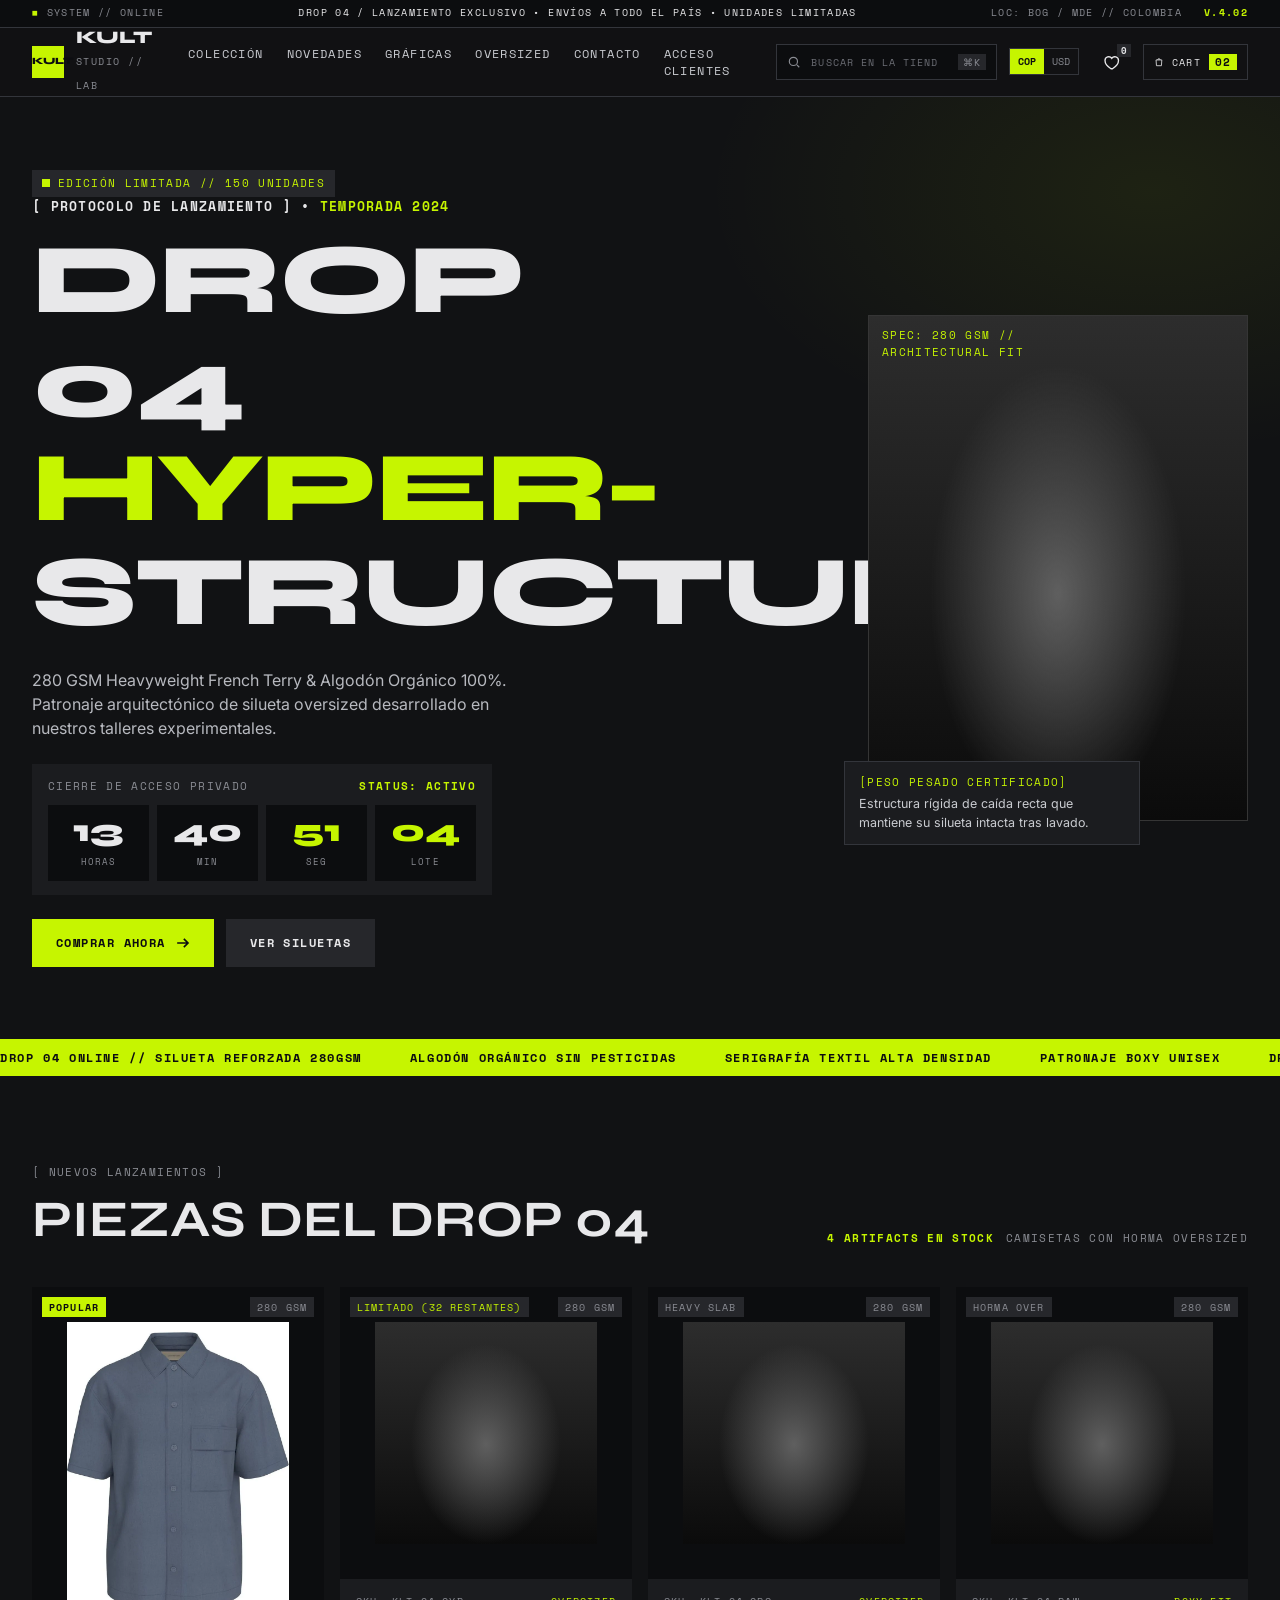
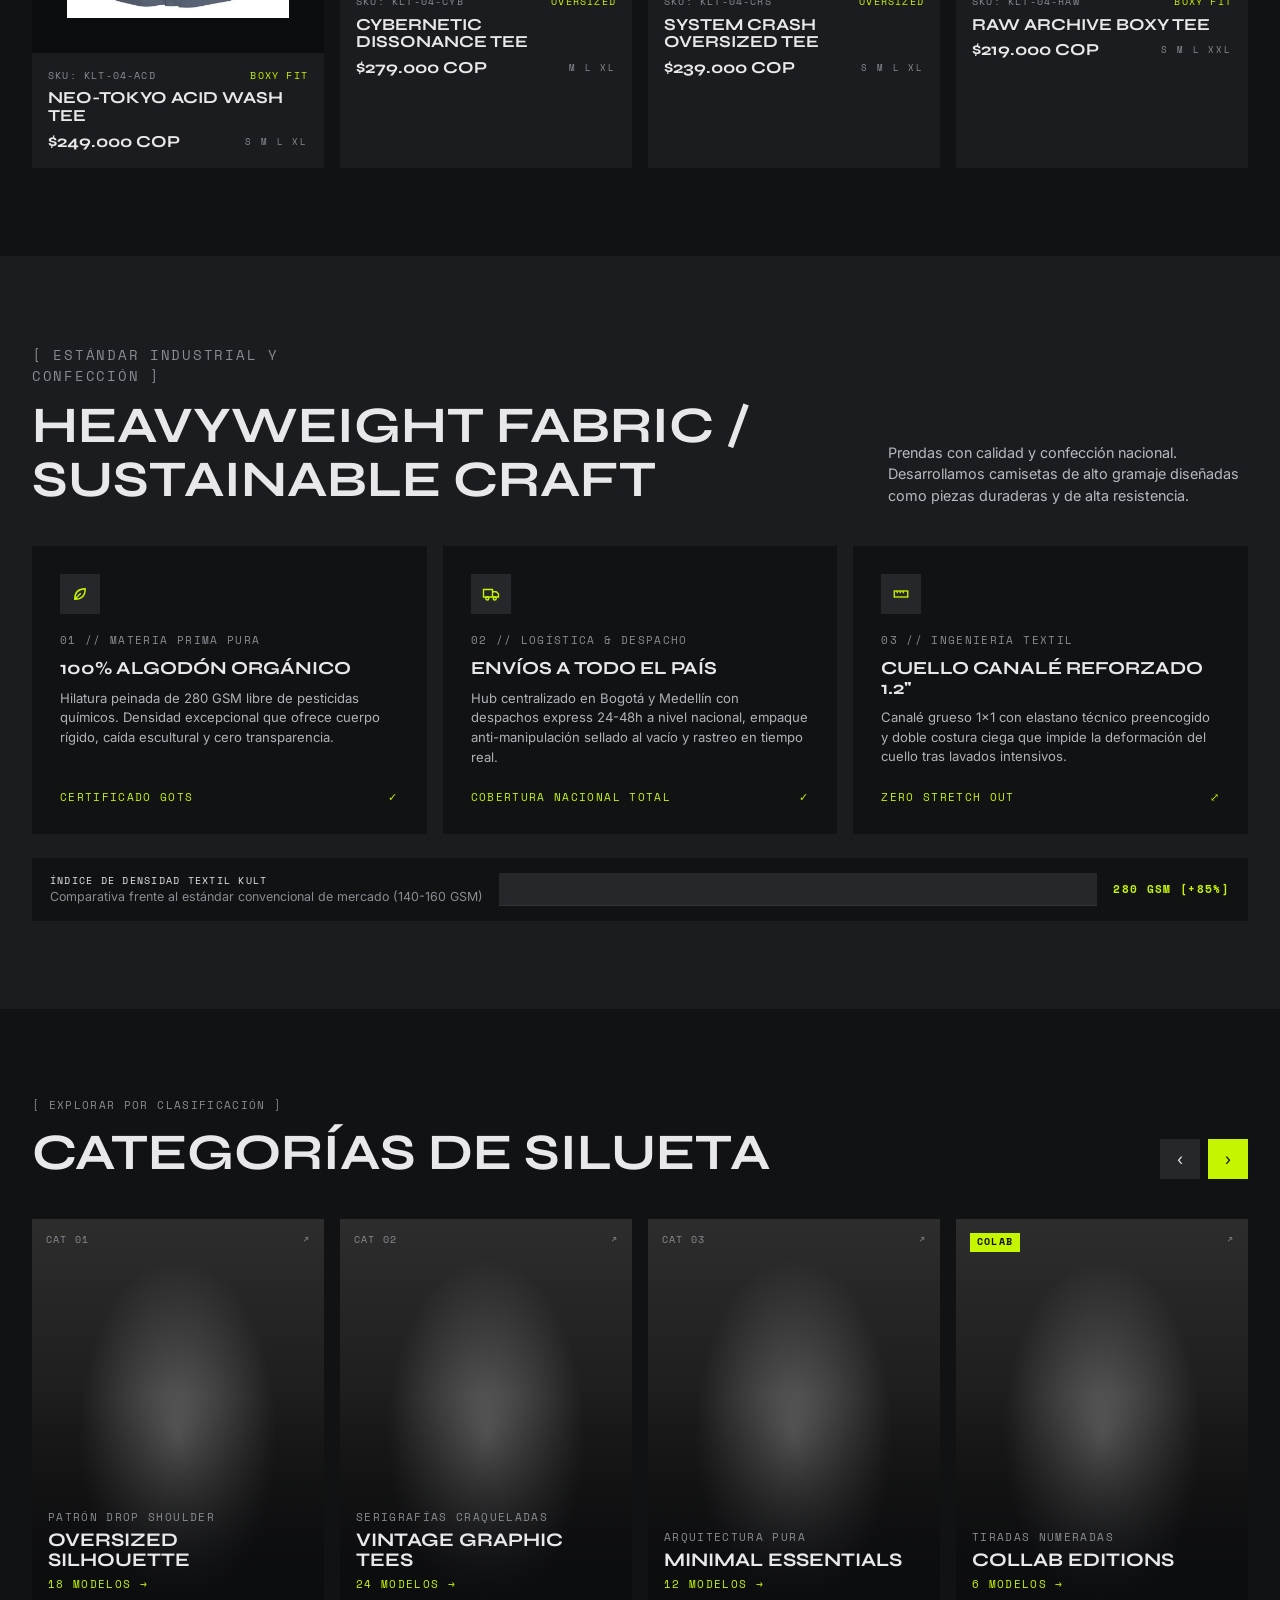
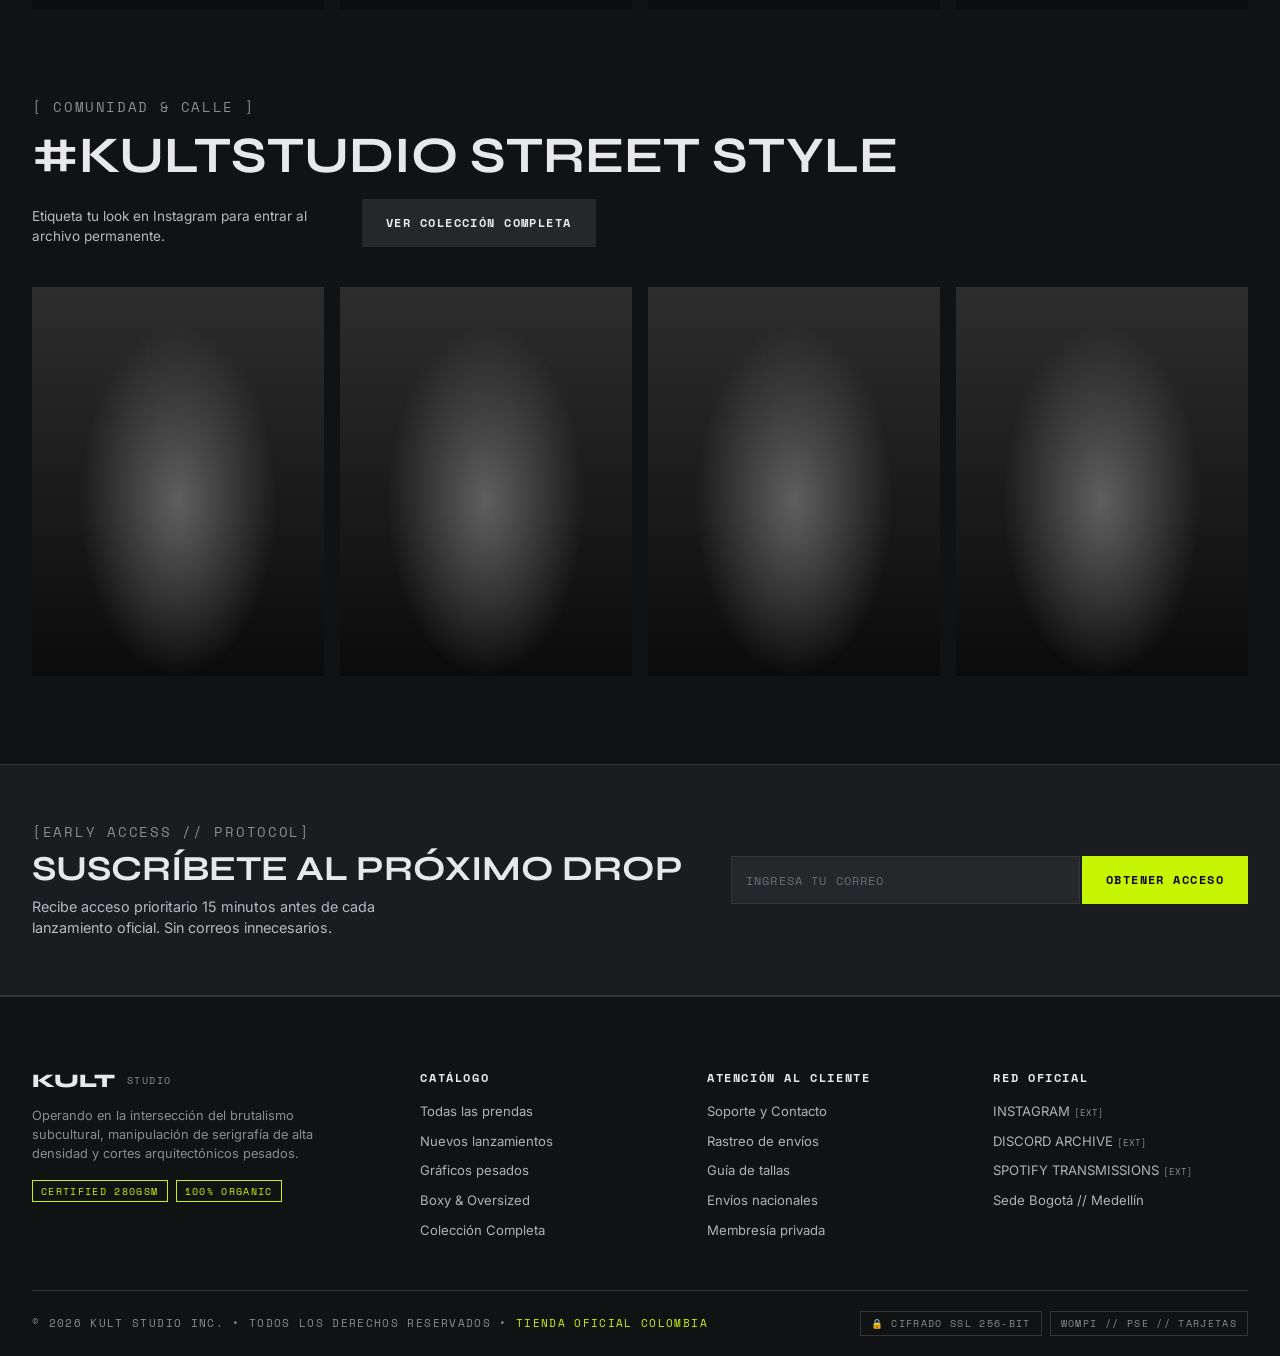
==== index.html @ da37745b "feat: inicializa proyecto base del ecommerce" ====
<!DOCTYPE html>
<html lang="es">

<head>
  <meta charset="UTF-8">
  <meta name="viewport" content="width=device-width, initial-scale=1">
  <title>KULT STUDIO · Drop 04 Hyperstructure · Tienda Oficial</title>
  <meta name="description"
    content="Lanzamiento Drop 04 de KULT STUDIO. Heavyweight French Terry & Algodón Orgánico 280 GSM con silueta oversized en Bogotá y Medellín.">

  <!-- Estilos modulares -->
  <link rel="stylesheet" href="css/base.css">
  <link rel="stylesheet" href="css/layout.css">
  <link rel="stylesheet" href="css/components.css">
  <link rel="stylesheet" href="css/home.css">

</head>

<body>

  <!-- Barra superior informativa -->
  <div class="ticker mono">
    <div class="wrap">
      <span><b>■</b> System // Online</span>
      <span class="mid">Drop 04 / Lanzamiento exclusivo • Envíos a todo el país • Unidades limitadas</span>
      <span class="loc">Loc: BOG / MDE // Colombia &nbsp; <b>V.4.02</b></span>
    </div>
  </div>

  <!-- Cabecera y Navegación Principal -->
  <header class="site">
    <div class="wrap">
      <a class="brand" href="index.html">
        <span class="logo" aria-hidden="true">KULT</span>
        <span><b>KULT</b><small>Studio // Lab</small></span>
      </a>

      <nav class="main" id="nav" aria-label="Navegación principal">
        <a href="coleccion.html">Colección</a>
        <a href="#piezas">Novedades</a>
        <a href="coleccion.html">Gráficas</a>
        <a href="#categorias">Oversized</a>
        <a href="contacto.html">Contacto</a>
        <a href="login.html">Acceso Clientes</a>
      </nav>

      <div class="tools">
        <label class="search">
          <svg width="14" height="14" viewBox="0 0 24 24" fill="none" stroke="currentColor" stroke-width="2"
            aria-hidden="true">
            <circle cx="11" cy="11" r="7" />
            <path d="M21 21l-4-4" />
          </svg>
          <input type="search" placeholder="Buscar en la tienda..." aria-label="Buscar">
          <kbd>⌘K</kbd>
        </label>

        <div class="cur"><span class="on">COP</span><span>USD</span></div>

        <button class="icon-btn" aria-label="Favoritos">
          <svg width="18" height="18" viewBox="0 0 24 24" fill="none" stroke="currentColor" stroke-width="1.8">
            <path d="M12 21s-8-5-8-11a5 5 0 019-3 5 5 0 019 3c0 6-8 11-8 11z" />
          </svg>
          <i>0</i>
        </button>

        <a class="cart" href="coleccion.html" aria-label="Ver carrito">
          <svg width="14" height="14" viewBox="0 0 24 24" fill="none" stroke="currentColor" stroke-width="2"
            aria-hidden="true">
            <path d="M5 7h14l-1 14H6zM9 7a3 3 0 016 0" />
          </svg>
          <span class="mono" style="font-size:.65rem">Cart</span>
          <b>02</b>
        </a>

        <button class="burger" id="burger" aria-label="Abrir menú" aria-expanded="false" aria-controls="nav">
          <svg width="18" height="18" viewBox="0 0 24 24" fill="none" stroke="currentColor" stroke-width="2">
            <path d="M3 6h18M3 12h18M3 18h18" />
          </svg>
        </button>
      </div>
    </div>
  </header>

  <main>
    <!-- Hero Principal -->
    <section class="hero">
      <div class="wrap">
        <div>
          <span class="tag mono">Edición limitada // 150 unidades</span>
          <p class="proto mono">[ Protocolo de lanzamiento ] • <b>Temporada 2024</b></p>
          <h1>Drop 04 <em>Hyper-</em>structure</h1>
          <p class="lead">280 GSM Heavyweight French Terry &amp; Algodón Orgánico 100%. Patronaje arquitectónico de
            silueta oversized desarrollado en nuestros talleres experimentales.</p>

          <div class="count" role="timer" aria-label="Cierre de acceso privado">
            <div class="top mono"><span>Cierre de acceso privado</span><b>Status: Activo</b></div>
            <div class="cells">
              <div class="cell"><strong id="h">13</strong><span>HORAS</span></div>
              <div class="cell"><strong id="m">40</strong><span>MIN</span></div>
              <div class="cell"><strong id="s">51</strong><span>SEG</span></div>
              <div class="cell"><strong>04</strong><span>LOTE</span></div>
            </div>
          </div>

          <div class="cta-row">
            <a class="btn lime" href="coleccion.html">Comprar ahora
              <svg width="14" height="10" viewBox="0 0 16 12" fill="none" stroke="currentColor" stroke-width="2">
                <path d="M1 6h13M9 1l5 5-5 5" />
              </svg>
            </a>
            <a class="btn dark" href="#categorias">Ver siluetas</a>
          </div>
        </div>

        <div class="hero-card">
          <div class="ph" role="img" aria-label="Modelo con camiseta oversized negra"></div>
          <span class="spec mono">Spec: 280 GSM //<br>Architectural fit</span>
          <div class="cap">
            <span class="mono">[Peso pesado certificado]</span>
            Estructura rígida de caída recta que mantiene su silueta intacta tras lavado.
          </div>
        </div>
      </div>
    </section>

    <!-- Marquee Banner -->
    <div class="marquee" aria-hidden="true">
      <div>
        <span>Drop 04 online // Silueta reforzada 280GSM</span>
        <span>Algodón orgánico sin pesticidas</span>
        <span>Serigrafía textil alta densidad</span>
        <span>Patronaje boxy unisex</span>
        <span>Drop 04 online // Silueta reforzada 280GSM</span>
        <span>Algodón orgánico sin pesticidas</span>
        <span>Serigrafía textil alta densidad</span>
        <span>Patronaje boxy unisex</span>
      </div>
    </div>

    <!-- Catálogo Destacado -->
    <section id="piezas">
      <div class="wrap">
        <div class="head">
          <div>
            <p class="eyebrow mono" style="color:var(--muted)">[ Nuevos lanzamientos ]</p>
            <h2>Piezas del Drop 04</h2>
          </div>
          <p class="meta mono"><b>4 artifacts en stock</b>Camisetas con horma oversized</p>
        </div>

        <div class="grid4">
          <article class="prod">
            <div class="img">
              <div class="badges mono"><span class="hot">Popular</span><span>280 GSM</span></div>
              <img src="img/img1.webp" alt="Camiseta Neo-Tokyo Acid Wash" loading="lazy">
            </div>
            <div class="info">
              <div class="sku mono"><span>SKU: KLT-04-ACD</span><b>Boxy fit</b></div>
              <h3>Neo-Tokyo Acid Wash Tee</h3>
              <div class="pr"><strong>$249.000 COP</strong><span>S M L XL</span></div>
            </div>
          </article>

          <article class="prod">
            <div class="img">
              <div class="badges mono"><span class="ltd">Limitado (32 restantes)</span><span>280 GSM</span></div>
              <div class="ph" role="img" aria-label="Cybernetic Dissonance Tee"></div>
            </div>
            <div class="info">
              <div class="sku mono"><span>SKU: KLT-04-CYB</span><b>Oversized</b></div>
              <h3>Cybernetic Dissonance Tee</h3>
              <div class="pr"><strong>$279.000 COP</strong><span>M L XL</span></div>
            </div>
          </article>

          <article class="prod">
            <div class="img">
              <div class="badges mono"><span>Heavy slab</span><span>280 GSM</span></div>
              <div class="ph" role="img" aria-label="System Crash Oversized Tee"></div>
            </div>
            <div class="info">
              <div class="sku mono"><span>SKU: KLT-04-CRS</span><b>Oversized</b></div>
              <h3>System Crash Oversized Tee</h3>
              <div class="pr"><strong>$239.000 COP</strong><span>S M L XL</span></div>
            </div>
          </article>

          <article class="prod">
            <div class="img">
              <div class="badges mono"><span>Horma over</span><span>280 GSM</span></div>
              <div class="ph" role="img" aria-label="Raw Archive Boxy Tee"></div>
            </div>
            <div class="info">
              <div class="sku mono"><span>SKU: KLT-04-RAW</span><b>Boxy fit</b></div>
              <h3>Raw Archive Boxy Tee</h3>
              <div class="pr"><strong>$219.000 COP</strong><span>S M L XXL</span></div>
            </div>
          </article>
        </div>
      </div>
    </section>

    <!-- Ingeniería de Materiales (Craft) -->
    <section class="craft">
      <div class="wrap">
        <div class="head">
          <div>
            <p class="eyebrow mono" style="color:var(--muted)">[ Estándar industrial y confección ]</p>
            <h2>Heavyweight fabric /<br>sustainable craft</h2>
          </div>
          <p>Prendas con calidad y confección nacional. Desarrollamos camisetas de alto gramaje diseñadas como piezas
            duraderas y de alta resistencia.</p>
        </div>

        <div class="feats">
          <article class="feat">
            <div class="ic">
              <svg width="18" height="18" viewBox="0 0 24 24" fill="none" stroke="currentColor" stroke-width="1.8">
                <path d="M5 19c0-9 5-14 14-14 0 9-5 14-14 14zM5 19l8-8" />
              </svg>
            </div>
            <small class="mono">01 // Materia prima pura</small>
            <h3>100% algodón orgánico</h3>
            <p>Hilatura peinada de 280 GSM libre de pesticidas químicos. Densidad excepcional que ofrece cuerpo rígido,
              caída escultural y cero transparencia.</p>
            <div class="ft mono"><span>Certificado GOTS</span><span>✓</span></div>
          </article>

          <article class="feat">
            <div class="ic">
              <svg width="18" height="18" viewBox="0 0 24 24" fill="none" stroke="currentColor" stroke-width="1.8">
                <path d="M2 6h12v10H2zM14 9h5l3 3v4h-8" />
                <circle cx="7" cy="18" r="2" />
                <circle cx="17" cy="18" r="2" />
              </svg>
            </div>
            <small class="mono">02 // Logística &amp; despacho</small>
            <h3>Envíos a todo el país</h3>
            <p>Hub centralizado en Bogotá y Medellín con despachos express 24-48h a nivel nacional, empaque
              anti-manipulación sellado al vacío y rastreo en tiempo real.</p>
            <div class="ft mono"><span>Cobertura nacional total</span><span>✓</span></div>
          </article>

          <article class="feat">
            <div class="ic">
              <svg width="18" height="18" viewBox="0 0 24 24" fill="none" stroke="currentColor" stroke-width="1.8">
                <rect x="3" y="8" width="18" height="8" />
                <path d="M7 8v3M11 8v3M15 8v3" />
              </svg>
            </div>
            <small class="mono">03 // Ingeniería textil</small>
            <h3>Cuello canalé reforzado 1.2"</h3>
            <p>Canalé grueso 1x1 con elastano técnico preencogido y doble costura ciega que impide la deformación del
              cuello tras lavados intensivos.</p>
            <div class="ft mono"><span>Zero stretch out</span><span>⤢</span></div>
          </article>
        </div>

        <div class="dens">
          <div class="tx">
            <b>ÍNDICE DE DENSIDAD TEXTIL KULT</b>
            Comparativa frente al estándar convencional de mercado (140-160 GSM)
          </div>
          <div class="bar" role="img" aria-label="280 GSM, 85% más denso"><span></span></div>
          <span class="v mono">280 GSM [+85%]</span>
        </div>
      </div>
    </section>

    <!-- Carrusel de Categorías -->
    <section id="categorias">
      <div class="wrap">
        <div class="head">
          <div>
            <p class="eyebrow mono" style="color:var(--muted)">[ Explorar por clasificación ]</p>
            <h2>Categorías de silueta</h2>
          </div>
          <div class="arrows">
            <button id="prev" aria-label="Categoría anterior">‹</button>
            <button id="next" aria-label="Categoría siguiente">›</button>
          </div>
        </div>

        <div class="cats" id="cats">
          <a class="cat" href="coleccion.html">
            <div class="ph"></div>
            <div class="top mono"><span>Cat 01</span><span>↗</span></div>
            <small class="mono">Patrón drop shoulder</small>
            <h3>Oversized silhouette</h3>
            <span class="n mono">18 modelos →</span>
          </a>

          <a class="cat" href="coleccion.html">
            <div class="ph"></div>
            <div class="top mono"><span>Cat 02</span><span>↗</span></div>
            <small class="mono">Serigrafías craqueladas</small>
            <h3>Vintage graphic tees</h3>
            <span class="n mono">24 modelos →</span>
          </a>

          <a class="cat" href="coleccion.html">
            <div class="ph"></div>
            <div class="top mono"><span>Cat 03</span><span>↗</span></div>
            <small class="mono">Arquitectura pura</small>
            <h3>Minimal essentials</h3>
            <span class="n mono">12 modelos →</span>
          </a>

          <a class="cat" href="coleccion.html">
            <div class="ph"></div>
            <div class="top mono"><span class="colab">Colab</span><span>↗</span></div>
            <small class="mono">Tiradas numeradas</small>
            <h3>Collab editions</h3>
            <span class="n mono">6 modelos →</span>
          </a>
        </div>
      </div>
    </section>

    <!-- Street Style Community -->
    <section class="street" style="padding-top:0">
      <div class="wrap">
        <div class="head">
          <div>
            <p class="eyebrow mono" style="color:var(--muted)">[ Comunidad &amp; calle ]</p>
            <h2>#KULTSTUDIO street style</h2>
          </div>
          <div class="r">
            <p>Etiqueta tu look en Instagram para entrar al archivo permanente.</p>
            <a class="btn dark" href="coleccion.html">Ver colección completa</a>
          </div>
        </div>

        <div class="shots">
          <div class="ph" role="img" aria-label="Look callejero 1"></div>
          <div class="ph" role="img" aria-label="Look callejero 2"></div>
          <div class="ph" role="img" aria-label="Look callejero 3"></div>
          <div class="ph" role="img" aria-label="Look callejero 4"></div>
        </div>
      </div>
    </section>

    <!-- Formulario de Suscripción -->
    <section class="sub" style="padding-block:clamp(32px,5vw,56px)">
      <div class="wrap">
        <div>
          <p class="eyebrow mono" style="color:var(--muted);margin-bottom:8px">[Early access // Protocol]</p>
          <h2>Suscríbete al próximo drop</h2>
          <p>Recibe acceso prioritario 15 minutos antes de cada lanzamiento oficial. Sin correos innecesarios.</p>
        </div>
        <form action="#" method="post">
          <input type="email" placeholder="Ingresa tu correo" aria-label="Correo electrónico" required>
          <button class="btn lime" type="submit">Obtener acceso</button>
        </form>
      </div>
    </section>
  </main>

  <!-- Footer General -->
  <footer class="site">
    <div class="wrap">
      <div class="fgrid">
        <div>
          <a class="brand" href="index.html">
            <b style="font:800 1.2rem var(--display)">KULT</b>
            <small>Studio</small>
          </a>
          <p>Operando en la intersección del brutalismo subcultural, manipulación de serigrafía de alta densidad y
            cortes arquitectónicos pesados.</p>
          <div class="chips mono">
            <span>Certified 280GSM</span>
            <span>100% Organic</span>
          </div>
        </div>

        <div>
          <h4>Catálogo</h4>
          <ul>
            <li><a href="coleccion.html">Todas las prendas</a></li>
            <li><a href="#piezas">Nuevos lanzamientos</a></li>
            <li><a href="coleccion.html">Gráficos pesados</a></li>
            <li><a href="#categorias">Boxy &amp; Oversized</a></li>
            <li><a href="coleccion.html">Colección Completa</a></li>
          </ul>
        </div>

        <div>
          <h4>Atención al Cliente</h4>
          <ul>
            <li><a href="contacto.html">Soporte y Contacto</a></li>
            <li><a href="login.html">Rastreo de envíos</a></li>
            <li><a href="coleccion.html">Guía de tallas</a></li>
            <li><a href="contacto.html">Envíos nacionales</a></li>
            <li><a href="registro.html">Membresía privada</a></li>
          </ul>
        </div>

        <div>
          <h4>Red Oficial</h4>
          <ul>
            <li><a href="#">INSTAGRAM <span>[EXT]</span></a></li>
            <li><a href="#">DISCORD ARCHIVE <span>[EXT]</span></a></li>
            <li><a href="#">SPOTIFY TRANSMISSIONS <span>[EXT]</span></a></li>
            <li><a href="contacto.html">Sede Bogotá // Medellín</a></li>
          </ul>
        </div>
      </div>

      <div class="fbot mono">
        <span class="l">© 2026 KULT STUDIO Inc. • Todos los derechos reservados • <b>Tienda oficial Colombia</b></span>
        <span class="pay">
          <span>🔒 Cifrado SSL 256-bit</span>
          <span>Wompi // PSE // Tarjetas</span>
        </span>
      </div>
    </div>
  </footer>

</body>

</html>
---- css/base.css ----
/* ==========================================================================
   KULT STUDIO · DESIGN TOKENS & BASE CSS
   ========================================================================== */

@import url('https://fonts.googleapis.com/css2?family=Syne:wght@600;700;800&family=Space+Mono:wght@400;700&family=Inter:wght@400;500&display=swap');

:root {
  /* Paleta cromática */
  --bg: #111214;
  --panel: #1b1c1f;
  --field: #26272b;
  --deep: #0c0d0f;
  --input: #0c0d0f;
  --line: #33353b;
  --line-alt: #3a3c42;
  --text: #e8e8ea;
  --muted: #8a8c93;
  --lime: #c6f500;
  --lime-ink: #0c0d10;
  --ink: #0c0d10;
  --red: #e5282b;

  /* Tipografías */
  --display: 'Syne', system-ui, sans-serif;
  --mono: 'Space Mono', ui-monospace, monospace;
  --body: 'Inter', system-ui, sans-serif;

  /* Dimensionamiento y layout */
  --gap: clamp(16px, 2.5vw, 32px);
  --max: 1360px;
}

/* Reset universal */
*, *::before, *::after {
  box-sizing: border-box;
  margin: 0;
}

html {
  -webkit-text-size-adjust: 100%;
  scroll-behavior: smooth;
}

body {
  background: var(--bg);
  color: var(--text);
  font-family: var(--body);
  line-height: 1.5;
  overflow-x: hidden;
  min-height: 100vh;
}

img, svg {
  display: block;
  max-width: 100%;
}

a {
  color: inherit;
  text-decoration: none;
}

button {
  font: inherit;
  color: inherit;
  cursor: pointer;
}

ul {
  list-style: none;
  padding: 0;
}

:focus-visible {
  outline: 2px solid var(--lime);
  outline-offset: 2px;
}

/* Utilidades globales */
.mono {
  font-family: var(--mono);
  text-transform: uppercase;
  letter-spacing: .12em;
  font-size: .7rem;
}

.wrap {
  max-width: var(--max);
  margin: 0 auto;
  padding-inline: var(--gap);
}

h1, h2, h3, h4 {
  font-family: var(--display);
  text-transform: uppercase;
  line-height: 1.05;
}

h2 {
  font-size: clamp(1.8rem, 4.4vw, 3.2rem);
  font-weight: 700;
}

.ph {
  background: radial-gradient(45% 60% at 50% 55%, #5d5f66, transparent 75%), linear-gradient(180deg, #2c2d31, #0b0b0d);
  filter: grayscale(1);
}

@media (prefers-reduced-motion: reduce) {
  * {
    animation: none !important;
    transition: none !important;
    scroll-behavior: auto !important;
  }
}
---- css/layout.css ----
/* ==========================================================================
   KULT STUDIO · ESTRUCTURA & LAYOUT GLOBAL
   ========================================================================== */

/* Barra superior de anuncios (Ticker) */
.ticker {
  background: var(--deep);
  border-bottom: 1px solid var(--line);
  color: var(--muted);
  padding: 6px 0;
}

.ticker .wrap {
  display: flex;
  justify-content: space-between;
  gap: 16px;
  font-size: .62rem;
}

.ticker b {
  color: var(--lime);
}

.ticker .mid {
  color: var(--text);
}

/* Cabecera Principal */
header.site {
  position: sticky;
  top: 0;
  z-index: 50;
  background: rgba(17, 18, 20, .94);
  backdrop-filter: blur(8px);
  border-bottom: 1px solid var(--line);
}

header.site .wrap {
  display: flex;
  align-items: center;
  gap: 24px;
  min-height: 68px;
}

.brand {
  display: flex;
  align-items: center;
  gap: 12px;
}

.logo {
  width: 32px;
  height: 32px;
  background: var(--lime);
  color: var(--ink);
  font: 800 .6rem/1 var(--display);
  display: grid;
  place-items: center;
}

.brand b {
  font: 800 1.1rem/1 var(--display);
  display: block;
}

.brand small {
  color: var(--muted);
  font: .6rem var(--mono);
  letter-spacing: .15em;
  text-transform: uppercase;
}

nav.main {
  display: flex;
  gap: clamp(12px, 1.8vw, 26px);
  font: .72rem var(--mono);
  letter-spacing: .12em;
  text-transform: uppercase;
}

nav.main a {
  padding: 8px 0;
  color: #c9cbd0;
  transition: color .15s;
}

nav.main a:hover,
nav.main a.on {
  color: var(--lime);
}

.tools {
  margin-left: auto;
  display: flex;
  align-items: center;
  gap: 12px;
}

.search {
  display: flex;
  align-items: center;
  gap: 8px;
  border: 1px solid var(--line);
  background: var(--deep);
  padding: 0 10px;
  min-height: 36px;
  width: clamp(160px, 18vw, 260px);
  color: var(--muted);
}

.search input {
  flex: 1;
  min-width: 0;
  background: none;
  border: 0;
  color: var(--text);
  font: .65rem var(--mono);
  letter-spacing: .1em;
  text-transform: uppercase;
}

.search input:focus {
  outline: none;
}

.search kbd {
  font: .6rem var(--mono);
  background: var(--field);
  padding: 1px 5px;
}

.cur {
  display: flex;
  border: 1px solid var(--line);
  font: .62rem var(--mono);
}

.cur span {
  padding: 5px 8px;
  color: var(--muted);
}

.cur .on {
  background: var(--lime);
  color: var(--ink);
  font-weight: 700;
}

.icon-btn {
  position: relative;
  background: none;
  border: 0;
  min-width: 40px;
  min-height: 40px;
  display: grid;
  place-items: center;
}

.icon-btn i {
  position: absolute;
  top: 2px;
  right: 0;
  font: 700 .55rem var(--mono);
  font-style: normal;
  background: var(--field);
  padding: 0 4px;
}

.cart {
  display: flex;
  align-items: center;
  gap: 8px;
  border: 1px solid var(--line);
  padding: 0 10px;
  min-height: 36px;
  font: .68rem var(--mono);
  letter-spacing: .1em;
}

.cart b {
  background: var(--lime);
  color: var(--ink);
  padding: 0 6px;
}

.burger {
  display: none;
  background: none;
  border: 1px solid var(--line);
  width: 40px;
  height: 40px;
  place-items: center;
}

/* Barra superior alternativa (Auth / Soporte) */
.bar {
  display: flex;
  align-items: center;
  justify-content: space-between;
  gap: 12px;
  flex-wrap: wrap;
  padding: 16px var(--gap);
  border-bottom: 1px solid var(--line);
  background: var(--bg);
}

.bar nav {
  display: flex;
  align-items: center;
  gap: 20px;
  flex-wrap: wrap;
}

.bar a.back {
  color: var(--lime);
}

/* Pie de página principal */
footer.site {
  padding-top: clamp(40px, 6vw, 72px);
  background: var(--bg);
  border-top: 1px solid var(--line);
}

.fgrid {
  display: grid;
  grid-template-columns: 1.4fr repeat(3, 1fr);
  gap: 32px;
  padding-bottom: 40px;
}

.fgrid p {
  color: var(--muted);
  font-size: .8rem;
  max-width: 38ch;
  margin: 14px 0 16px;
}

.chips {
  display: flex;
  gap: 8px;
  flex-wrap: wrap;
}

.chips span {
  border: 1px solid var(--lime);
  color: var(--lime);
  padding: 3px 8px;
  font-size: .6rem;
}

.fgrid h4 {
  font: 700 .72rem var(--mono);
  letter-spacing: .14em;
  text-transform: uppercase;
  margin-bottom: 16px;
}

.fgrid li {
  margin-bottom: 10px;
  font-size: .82rem;
  color: #b0b2b8;
  display: flex;
  justify-content: space-between;
  gap: 8px;
}

.fgrid li a:hover {
  color: var(--lime);
}

.fgrid li span {
  font: .58rem var(--mono);
  color: var(--muted);
}

.fbot {
  border-top: 1px solid var(--line);
  padding-block: 20px;
  display: flex;
  justify-content: space-between;
  gap: 12px 24px;
  flex-wrap: wrap;
  color: var(--muted);
  align-items: center;
}

.fbot .l b {
  color: var(--lime);
  font-weight: 400;
}

.fbot .pay {
  display: flex;
  gap: 8px;
  flex-wrap: wrap;
}

.fbot .pay span {
  border: 1px solid var(--line);
  padding: 4px 10px;
  font-size: .6rem;
}

/* Pie de página minimalista (Auth) */
footer.auth-foot {
  display: flex;
  justify-content: space-between;
  gap: 10px;
  flex-wrap: wrap;
  padding: 20px var(--gap);
  border-top: 1px solid var(--line);
  color: var(--muted);
  background: var(--bg);
}

footer.auth-foot .ok {
  color: var(--lime);
  font-weight: 700;
}

/* Responsividad global del layout */
@media (max-width: 1180px) {
  .search {
    display: none;
  }
  .fgrid {
    grid-template-columns: 1fr 1fr;
  }
}

@media (max-width: 960px) {
  .burger {
    display: grid;
  }
  nav.main {
    position: absolute;
    top: 100%;
    left: 0;
    right: 0;
    background: var(--bg);
    border-bottom: 1px solid var(--line);
    flex-direction: column;
    gap: 0;
    padding: 8px var(--gap) 16px;
    display: none;
  }
  nav.main.open {
    display: flex;
  }
  nav.main a {
    padding: 14px 0;
    border-bottom: 1px solid var(--line);
  }
  .tools {
    gap: 6px;
  }
  .ticker .mid {
    display: none;
  }
}

@media (max-width: 640px) {
  .fgrid {
    grid-template-columns: 1fr;
  }
  .fbot {
    flex-direction: column;
    align-items: flex-start;
  }
  .ticker .wrap {
    justify-content: space-between;
  }
  .ticker .loc {
    display: none;
  }
  .cur {
    display: none;
  }
  .bar nav {
    width: 100%;
    justify-content: space-between;
  }
  footer.auth-foot {
    flex-direction: column;
  }
}
---- css/components.css ----
/* ==========================================================================
   KULT STUDIO · COMPONENTES REUTILIZABLES
   ========================================================================== */

/* Botones principales */
.btn {
  display: inline-flex;
  align-items: center;
  justify-content: center;
  gap: 10px;
  min-height: 48px;
  padding: 12px 24px;
  font-family: var(--mono);
  font-weight: 700;
  font-size: .75rem;
  letter-spacing: .12em;
  text-transform: uppercase;
  border: 0;
  transition: filter .15s, background .15s, transform .1s;
}

.btn.lime {
  background: var(--lime);
  color: var(--ink);
}

.btn.lime:hover {
  filter: brightness(1.08);
}

.btn.dark {
  background: var(--field);
  color: var(--text);
}

.btn.dark:hover {
  background: #34363b;
}

.cta {
  width: 100%;
  min-height: 56px;
  background: var(--lime);
  color: var(--lime-ink);
  border: 0;
  font-family: var(--mono);
  font-weight: 700;
  font-size: .85rem;
  letter-spacing: .14em;
  text-transform: uppercase;
  cursor: pointer;
  display: flex;
  align-items: center;
  justify-content: center;
  gap: 10px;
  padding: 14px;
  text-align: center;
  transition: filter .15s, transform .1s;
}

.cta:hover {
  filter: brightness(1.08);
}

.cta:active {
  transform: translateY(1px);
}

.cta[disabled] {
  opacity: .6;
  cursor: progress;
}

/* Badges y Tags */
.tag {
  display: inline-block;
  background: var(--field);
  color: var(--lime);
  padding: 5px 10px;
}

.tag::before {
  content: "";
  display: inline-block;
  width: 8px;
  height: 8px;
  background: var(--lime);
  margin-right: 8px;
}

.eyebrow {
  color: var(--lime);
  margin-bottom: 12px;
}

.proto {
  margin-bottom: 12px;
  font-family: var(--mono);
  font-weight: 700;
  font-size: .8rem;
  letter-spacing: .1em;
  text-transform: uppercase;
}

.proto b {
  color: var(--lime);
}

/* Campos de Formulario */
.f {
  display: flex;
  flex-direction: column;
  gap: 8px;
  min-width: 0;
}

.lrow {
  display: flex;
  justify-content: space-between;
  align-items: baseline;
  gap: 4px 12px;
  flex-wrap: wrap;
}

label, .lbl {
  font-family: var(--mono);
  font-weight: 700;
  font-size: .75rem;
  letter-spacing: .1em;
  text-transform: uppercase;
  color: #b0b2b8;
}

label em, .lbl em {
  color: var(--lime);
  font-style: normal;
}

.lrow small {
  font-family: var(--mono);
  font-size: .7rem;
  letter-spacing: .08em;
  text-transform: uppercase;
  color: var(--muted);
}

.field {
  position: relative;
  display: flex;
  align-items: center;
  background: var(--input);
  border: 1px solid var(--line);
  transition: border-color .15s;
}

.field:hover {
  border-color: #5a5d66;
}

.field:focus-within {
  border-color: var(--lime);
  box-shadow: 0 0 0 1px var(--lime);
}

.field>svg {
  position: absolute;
  left: 14px;
  color: var(--muted);
  pointer-events: none;
}

.field input {
  width: 100%;
  min-height: 48px;
  background: transparent;
  border: 0;
  color: var(--text);
  font: 400 .9rem var(--mono);
  letter-spacing: .06em;
  padding: 12px 14px 12px 44px;
  border-radius: 0;
}

.field input:focus {
  outline: none;
}

.field input::placeholder {
  color: #5f6168;
}

.field.err {
  border-color: #ff5a5a;
}

/* Input nativos con clase genérica o estándar */
input[type=text],
input[type=email],
input[type=tel],
input[type=password],
select,
textarea {
  width: 100%;
  background: transparent;
  border: 1px solid var(--line);
  color: var(--text);
  font: inherit;
  font-size: .95rem;
  padding: 12px 14px;
  min-height: 48px;
  border-radius: 0;
  transition: border-color .15s;
}

input::placeholder,
textarea::placeholder {
  color: #6b6d74;
}

input:hover,
select:hover,
textarea:hover {
  border-color: #5a5d66;
}

input:focus,
select:focus,
textarea:focus {
  border-color: var(--lime);
  outline: none;
  box-shadow: 0 0 0 1px var(--lime);
}

/* Checkbox personalizado */
.check {
  display: flex;
  align-items: flex-start;
  gap: 12px;
  cursor: pointer;
  color: #c9cbd0;
}

.check input {
  appearance: none;
  flex: none;
  width: 20px;
  height: 20px;
  border: 1px solid var(--line);
  background: var(--field);
  margin-top: 2px;
  cursor: pointer;
  display: grid;
  place-items: center;
}

.check input:checked {
  background: var(--lime);
  border-color: var(--lime);
}

.check input:checked::after {
  content: "";
  width: 9px;
  height: 5px;
  border: 2px solid var(--lime-ink);
  border-top: 0;
  border-right: 0;
  transform: rotate(-45deg) translate(1px, -1px);
}

/* Divisor O */
.or {
  display: flex;
  align-items: center;
  gap: 16px;
  color: var(--muted);
  white-space: nowrap;
}

.or::before,
.or::after {
  content: "";
  flex: 1;
  height: 1px;
  background: var(--line);
}

/* Botones sociales OAuth */
.social {
  display: grid;
  grid-template-columns: 1fr 1fr;
  gap: 16px;
}

.social button {
  display: flex;
  align-items: center;
  justify-content: center;
  gap: 10px;
  min-height: 48px;
  background: var(--field);
  color: var(--text);
  border: 0;
  font-family: var(--mono);
  font-size: .72rem;
  letter-spacing: .1em;
  text-transform: uppercase;
  cursor: pointer;
  padding: 10px;
  transition: background .15s;
}

.social button:hover {
  background: #303136;
}

/* Feedback y mensajes */
.msg {
  font-family: var(--mono);
  font-size: .7rem;
  letter-spacing: .06em;
  min-height: 1.2em;
}

.msg.err {
  color: #ff7a7a;
}

.ok-box {
  display: none;
  background: var(--field);
  border-left: 3px solid var(--lime);
  padding: 14px 16px;
  font-size: .9rem;
  color: #c9cbd0;
}

.ok-box.show {
  display: block;
}
---- css/home.css ----
/* ==========================================================================
   KULT STUDIO · ESTILOS ESPECÍFICOS DE LA PÁGINA PRINCIPAL (HOME)
   ========================================================================== */

section {
  padding-block: clamp(40px, 7vw, 88px);
}

/* Hero Section */
.hero {
  padding-block: clamp(32px, 6vw, 72px);
  position: relative;
  background: radial-gradient(50% 40% at 90% 10%, rgba(198, 245, 0, .07), transparent 70%);
}

.hero .wrap {
  display: grid;
  grid-template-columns: minmax(0, 1.5fr) minmax(0, 1fr);
  gap: var(--gap);
  align-items: center;
}

.hero h1 {
  font-size: clamp(2.6rem, 8.6vw, 6.2rem);
  font-weight: 800;
  letter-spacing: -.02em;
  margin-bottom: 24px;
}

.hero h1 em {
  font-style: normal;
  color: var(--lime);
}

.hero p.lead {
  color: #b7b9bf;
  max-width: 52ch;
  margin-bottom: 24px;
  font-size: clamp(.9rem, 1.3vw, 1rem);
}

/* Contador regresivo */
.count {
  background: var(--panel);
  padding: 14px 16px;
  max-width: 460px;
  margin-bottom: 24px;
}

.count .top {
  display: flex;
  justify-content: space-between;
  color: var(--muted);
  margin-bottom: 10px;
}

.count .top b {
  color: var(--lime);
}

.count .cells {
  display: grid;
  grid-template-columns: repeat(4, 1fr);
  gap: 8px;
}

.cell {
  background: var(--deep);
  text-align: center;
  padding: 10px 4px;
}

.cell strong {
  display: block;
  font: 800 clamp(1.4rem, 3vw, 2rem)/1 var(--display);
  color: var(--lime);
}

.cell:first-child strong,
.cell:nth-child(2) strong {
  color: var(--text);
}

.cell span {
  font: .58rem var(--mono);
  letter-spacing: .12em;
  color: var(--muted);
}

.cta-row {
  display: flex;
  gap: 12px;
  flex-wrap: wrap;
}

.hero-card {
  position: relative;
  justify-self: end;
  width: min(100%, 380px);
}

.hero-card .ph {
  aspect-ratio: 3/4;
  border: 1px solid var(--line);
}

.hero-card .spec {
  position: absolute;
  top: 12px;
  left: 14px;
  color: var(--lime);
  filter: none;
}

.hero-card .cap {
  position: absolute;
  left: -24px;
  bottom: -24px;
  max-width: 78%;
  background: var(--panel);
  border: 1px solid var(--line);
  padding: 12px 14px;
  font-size: .78rem;
  color: #c9cbd0;
}

.hero-card .cap span {
  display: block;
  color: var(--lime);
  margin-bottom: 4px;
}

/* Marquee Infinito */
.marquee {
  background: var(--lime);
  color: var(--ink);
  overflow: hidden;
  white-space: nowrap;
  padding: 10px 0;
  font: 700 .72rem var(--mono);
  letter-spacing: .14em;
  text-transform: uppercase;
}

.marquee div {
  display: inline-flex;
  gap: 48px;
  animation: mq 40s linear infinite;
  padding-right: 48px;
}

@keyframes mq {
  to {
    transform: translateX(-50%);
  }
}

/* Sección de Piezas / Productos */
.head {
  display: flex;
  justify-content: space-between;
  align-items: flex-end;
  gap: 16px 32px;
  flex-wrap: wrap;
  margin-bottom: clamp(24px, 4vw, 40px);
}

.head .meta {
  color: var(--muted);
}

.head .meta b {
  color: var(--lime);
  margin-right: 12px;
}

.grid4 {
  display: grid;
  grid-template-columns: repeat(4, minmax(0, 1fr));
  gap: 16px;
}

.prod {
  background: var(--panel);
  display: flex;
  flex-direction: column;
  transition: transform .2s;
}

.prod:hover {
  transform: translateY(-3px);
}

.prod .img {
  position: relative;
  aspect-ratio: 1;
  background: var(--deep);
  display: grid;
  place-items: center;
  padding: 12%;
}

.prod .img .ph,
.prod .img img {
  width: 100%;
  height: 100%;
  object-fit: cover;
}

.prod .badges {
  position: absolute;
  top: 10px;
  left: 10px;
  right: 10px;
  display: flex;
  justify-content: space-between;
  font-size: .6rem;
  gap: 6px;
  z-index: 2;
}

.prod .badges span {
  padding: 3px 7px;
  background: var(--field);
  color: var(--muted);
}

.prod .badges .hot {
  background: var(--lime);
  color: var(--ink);
  font-weight: 700;
}

.prod .badges .ltd {
  background: var(--field);
  color: var(--lime);
}

.prod .info {
  padding: 16px;
  display: flex;
  flex-direction: column;
  gap: 6px;
}

.prod .sku {
  display: flex;
  justify-content: space-between;
  color: var(--muted);
  font-size: .62rem;
  gap: 8px;
}

.prod .sku b {
  color: var(--lime);
  font-weight: 400;
}

.prod h3 {
  font-size: 1.05rem;
  font-weight: 700;
}

.prod .pr {
  display: flex;
  justify-content: space-between;
  align-items: center;
  gap: 8px;
  flex-wrap: wrap;
}

.prod .pr strong {
  font: 700 1.05rem var(--display);
}

.prod .pr span {
  font: .58rem var(--mono);
  color: var(--muted);
  letter-spacing: .2em;
}

/* Craft Section */
.craft {
  background: var(--panel);
}

.craft .head p {
  max-width: 40ch;
  color: #b7b9bf;
  font-size: .9rem;
}

.feats {
  display: grid;
  grid-template-columns: repeat(3, minmax(0, 1fr));
  gap: 16px;
  margin-bottom: 24px;
}

.feat {
  background: var(--bg);
  padding: clamp(18px, 2.5vw, 28px);
  display: flex;
  flex-direction: column;
  gap: 10px;
}

.feat .ic {
  width: 40px;
  height: 40px;
  background: var(--field);
  display: grid;
  place-items: center;
  color: var(--lime);
  margin-bottom: 8px;
}

.feat small {
  color: var(--muted);
}

.feat h3 {
  font-size: 1.15rem;
}

.feat p {
  color: #b0b2b8;
  font-size: .82rem;
  flex: 1;
}

.feat .ft {
  display: flex;
  justify-content: space-between;
  color: var(--lime);
  padding-top: 12px;
}

.dens {
  background: var(--bg);
  display: flex;
  align-items: center;
  gap: 16px;
  padding: 14px 18px;
  flex-wrap: wrap;
}

.dens .tx {
  font-size: .78rem;
  color: var(--muted);
}

.dens .tx b {
  display: block;
  color: var(--text);
  font: .65rem var(--mono);
  letter-spacing: .12em;
}

.dens .bar {
  flex: 1 1 200px;
  height: 10px;
  background: var(--field);
}

.dens .bar span {
  display: block;
  width: 88%;
  height: 100%;
  background: var(--lime);
}

.dens .v {
  color: var(--lime);
  font-weight: 700;
}

/* Categories Slider */
.arrows {
  display: flex;
  gap: 8px;
}

.arrows button {
  width: 40px;
  height: 40px;
  background: var(--field);
  border: 0;
  color: var(--text);
}

.arrows button:last-child {
  background: var(--lime);
  color: var(--ink);
}

.cats {
  display: grid;
  grid-template-columns: repeat(4, minmax(0, 1fr));
  gap: 16px;
}

.cat {
  position: relative;
  aspect-ratio: 3/4;
  overflow: hidden;
  display: flex;
  flex-direction: column;
  justify-content: flex-end;
  padding: 16px;
  background: var(--deep);
}

.cat .ph {
  position: absolute;
  inset: 0;
  z-index: 0;
}

.cat::after {
  content: "";
  position: absolute;
  inset: 0;
  background: linear-gradient(transparent 45%, rgba(12, 13, 15, .92));
  z-index: 1;
}

.cat>*:not(.ph) {
  position: relative;
  z-index: 2;
}

.cat .top {
  position: absolute !important;
  top: 14px;
  left: 14px;
  right: 14px;
  display: flex;
  justify-content: space-between;
  color: var(--muted);
  font-size: .62rem;
}

.cat .top .colab {
  background: var(--lime);
  color: var(--ink);
  padding: 2px 7px;
  font-weight: 700;
}

.cat small {
  color: var(--muted);
  margin-bottom: 4px;
}

.cat h3 {
  font-size: 1.2rem;
  margin-bottom: 6px;
}

.cat .n {
  color: var(--lime);
}

/* Street shots */
.street .head p {
  color: #b7b9bf;
  font-size: .85rem;
  max-width: 34ch;
}

.street .head .r {
  display: flex;
  align-items: flex-end;
  gap: 24px;
  flex-wrap: wrap;
}

.shots {
  display: grid;
  grid-template-columns: repeat(4, minmax(0, 1fr));
  gap: 16px;
}

.shots .ph {
  aspect-ratio: 3/4;
}

/* Subscribe Banner */
.sub {
  background: var(--panel);
  border-block: 1px solid var(--line);
}

.sub .wrap {
  display: flex;
  justify-content: space-between;
  align-items: center;
  gap: 24px 48px;
  flex-wrap: wrap;
}

.sub h2 {
  font-size: clamp(1.5rem, 3.2vw, 2.2rem);
  margin-bottom: 8px;
}

.sub p {
  color: #b7b9bf;
  font-size: .9rem;
  max-width: 44ch;
}

.sub form {
  display: flex;
  gap: 2px;
  flex: 1 1 360px;
  max-width: 520px;
}

.sub input {
  flex: 1;
  min-width: 0;
  min-height: 48px;
  background: var(--field);
  border: 1px solid var(--line);
  color: var(--text);
  padding: 0 14px;
  font: .72rem var(--mono);
  letter-spacing: .1em;
  text-transform: uppercase;
  border-radius: 0;
}

.sub input:focus {
  outline: none;
  border-color: var(--lime);
}

.sub .btn {
  white-space: nowrap;
}

/* Responsividad de Home */
@media (max-width: 1180px) {
  .grid4, .cats, .shots {
    grid-template-columns: repeat(2, minmax(0, 1fr));
  }
}

@media (max-width: 960px) {
  .hero .wrap {
    grid-template-columns: 1fr;
  }
  .hero-card {
    justify-self: start;
    width: min(100%, 420px);
    margin-bottom: 24px;
  }
  .hero-card .cap {
    left: 12px;
  }
  .feats {
    grid-template-columns: 1fr;
  }
  .cats {
    display: flex;
    overflow-x: auto;
    scroll-snap-type: x mandatory;
    gap: 12px;
    margin-inline: calc(var(--gap) * -1);
    padding-inline: var(--gap);
    scrollbar-width: none;
  }
  .cats::-webkit-scrollbar {
    display: none;
  }
  .cat {
    flex: 0 0 min(72%, 300px);
    scroll-snap-align: start;
  }
}

@media (max-width: 640px) {
  .grid4, .shots {
    gap: 10px;
  }
  .prod .info {
    padding: 12px;
  }
  .prod h3 {
    font-size: .9rem;
  }
  .sub form {
    flex-direction: column;
    max-width: none;
  }
  .cta-row .btn {
    flex: 1 1 100%;
  }
  .hero-card .cap {
    position: static;
    max-width: none;
    margin-top: -1px;
  }
}

@media (max-width: 380px) {
  .grid4 {
    grid-template-columns: 1fr;
  }
}
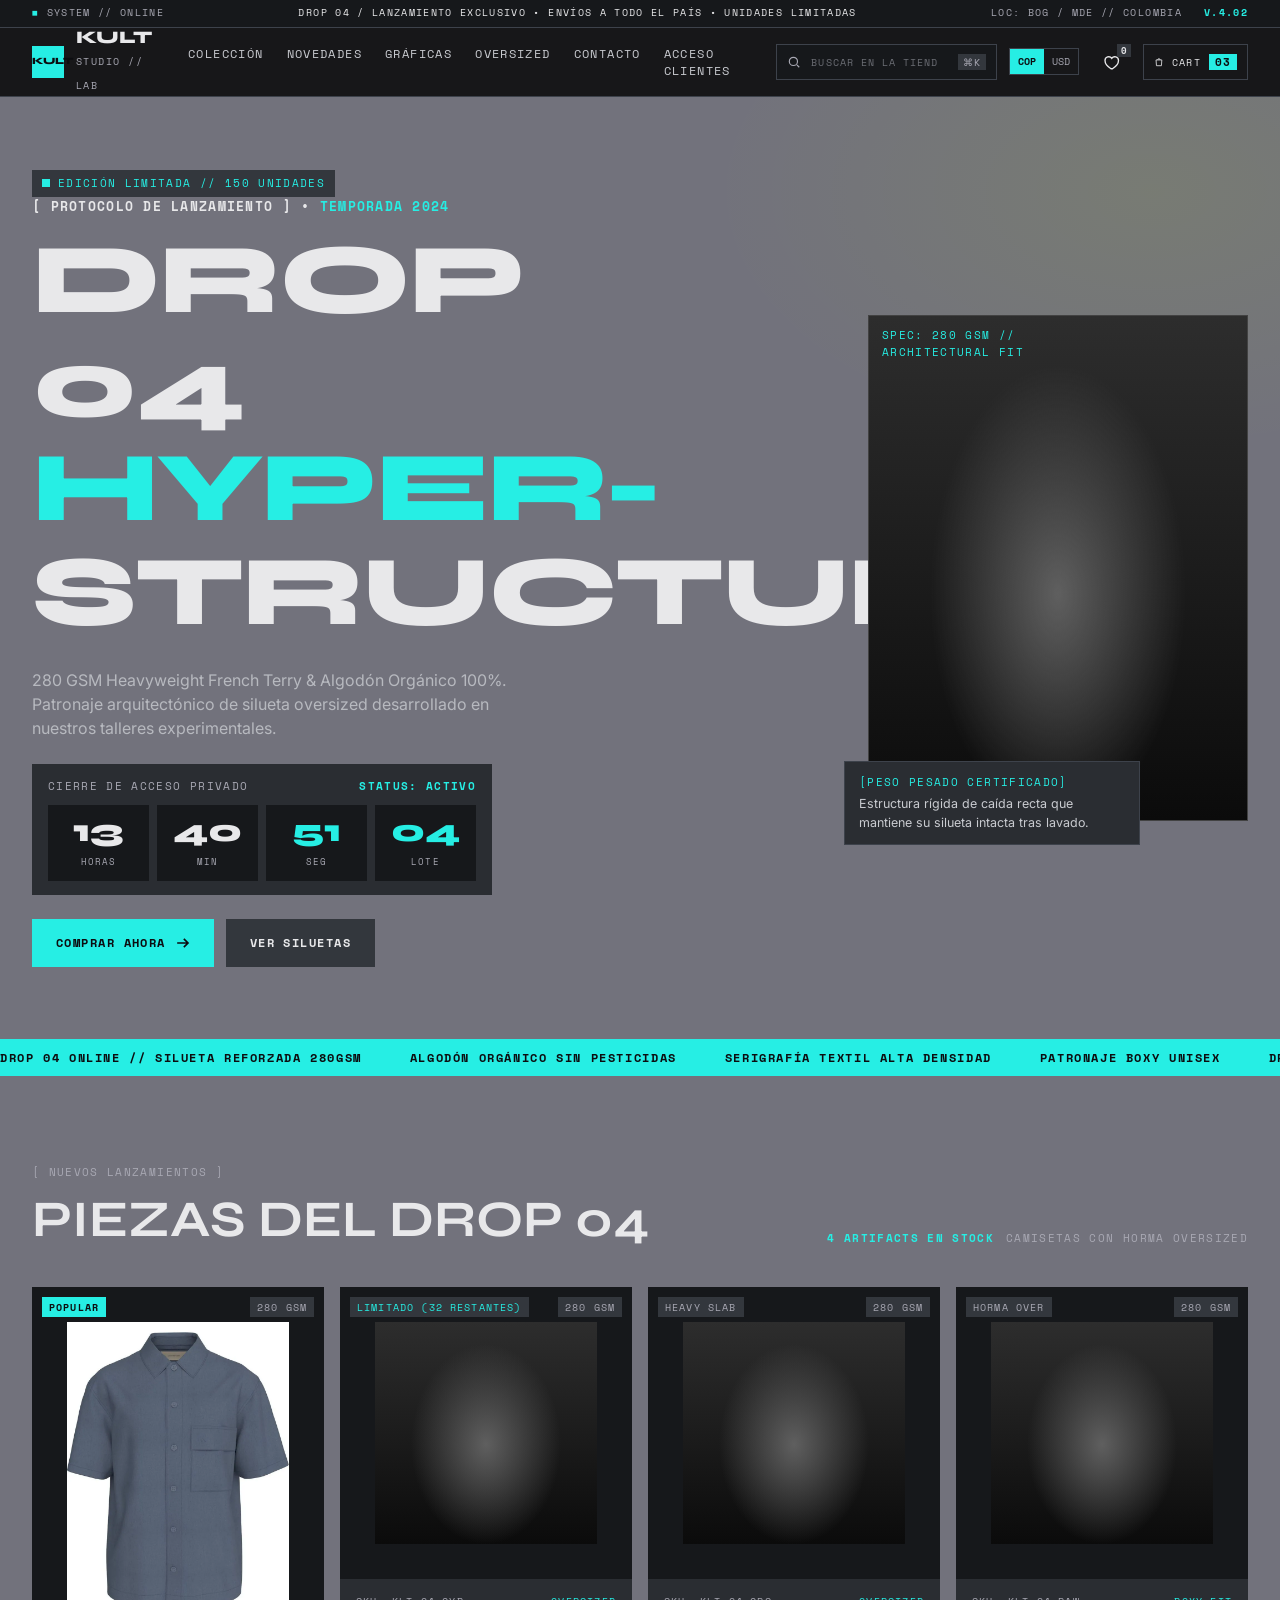
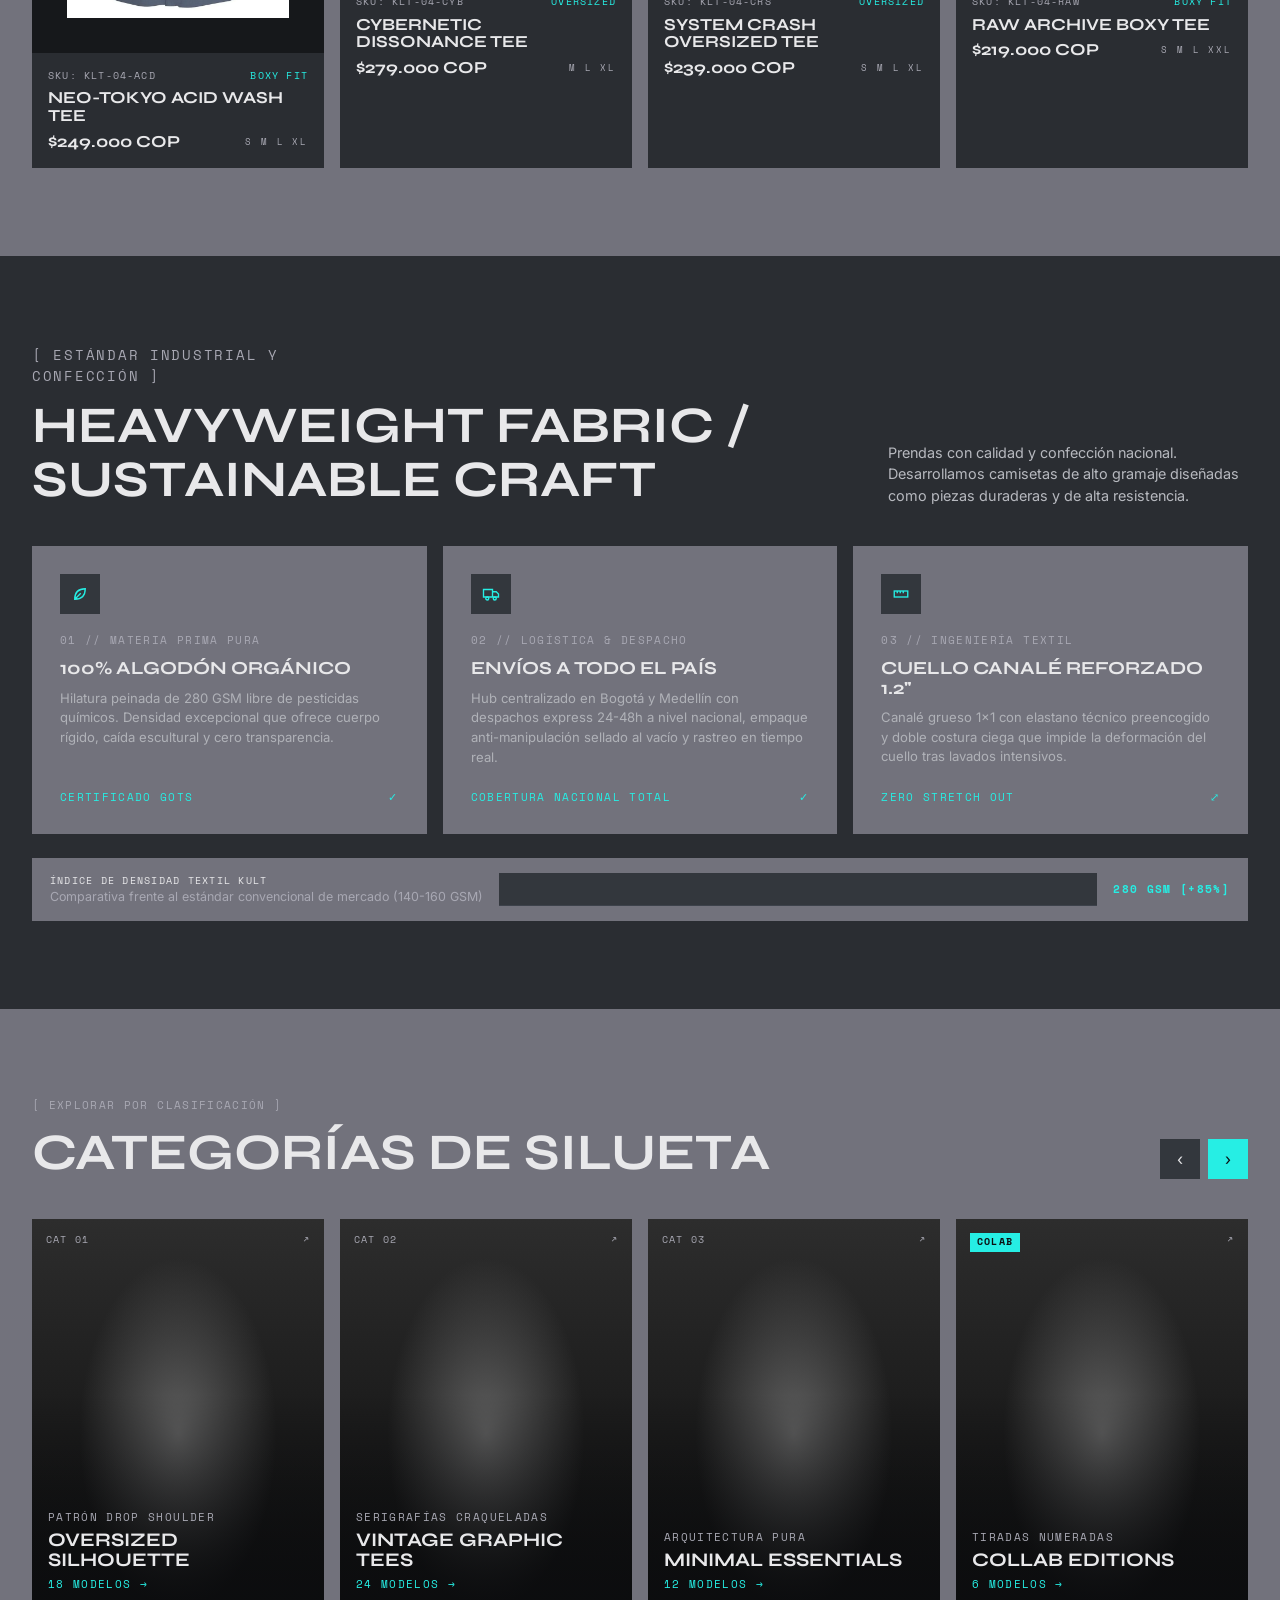
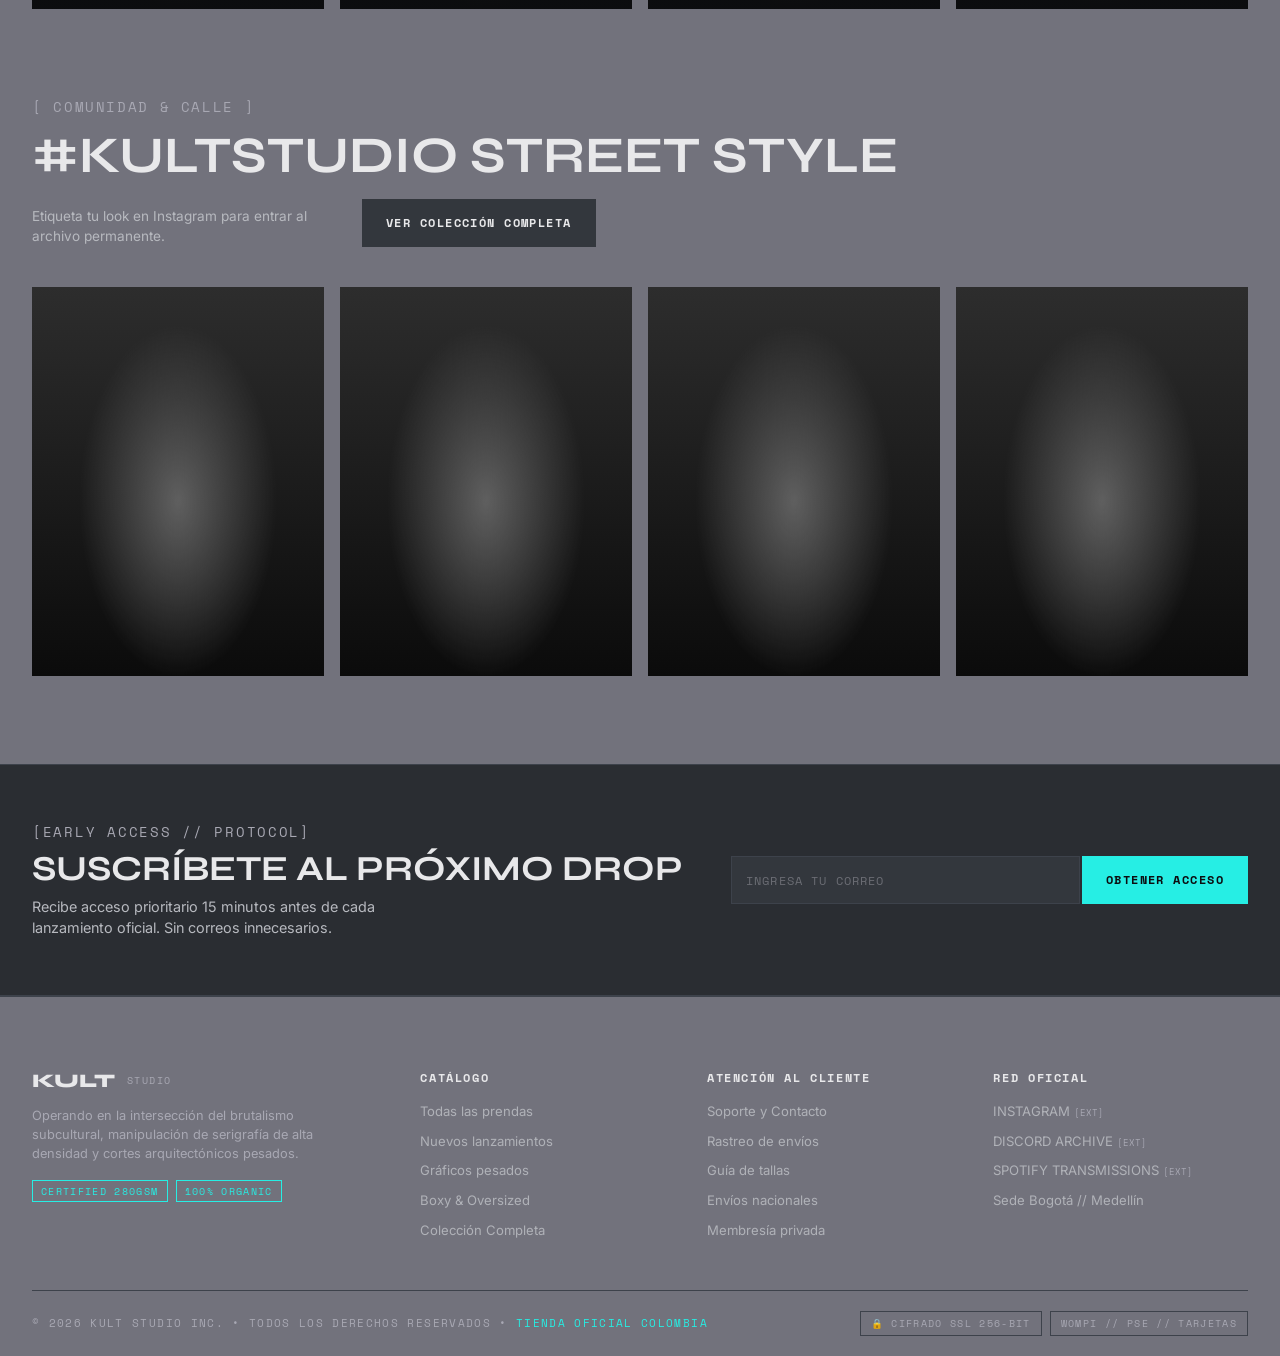
==== commit d98b3553: "feat: se trabaja en funciones DOM para filtros de tallas y componente carrito" ====
--- a/index.html
+++ b/index.html
@@ -70,7 +70,7 @@
             <path d="M5 7h14l-1 14H6zM9 7a3 3 0 016 0" />
           </svg>
           <span class="mono" style="font-size:.65rem">Cart</span>
-          <b>02</b>
+          <b id="carrito">03</b>
         </a>
 
         <button class="burger" id="burger" aria-label="Abrir menú" aria-expanded="false" aria-controls="nav">
@@ -113,7 +113,7 @@
           </div>
         </div>
 
-        <div class="hero-card">
+        <div class="card">
           <div class="ph" role="img" aria-label="Modelo con camiseta oversized negra"></div>
           <span class="spec mono">Spec: 280 GSM //<br>Architectural fit</span>
           <div class="cap">
@@ -149,14 +149,14 @@
           <p class="meta mono"><b>4 artifacts en stock</b>Camisetas con horma oversized</p>
         </div>
 
-        <div class="grid4">
+        <div class="grid">
           <article class="prod">
             <div class="img">
               <div class="badges mono"><span class="hot">Popular</span><span>280 GSM</span></div>
               <img src="img/img1.webp" alt="Camiseta Neo-Tokyo Acid Wash" loading="lazy">
             </div>
             <div class="info">
-              <div class="sku mono"><span>SKU: KLT-04-ACD</span><b>Boxy fit</b></div>
+              <div class="sku mono"><span id="referencia">SKU: KLT-04-ACD</span><b>Boxy fit</b></div>
               <h3>Neo-Tokyo Acid Wash Tee</h3>
               <div class="pr"><strong>$249.000 COP</strong><span>S M L XL</span></div>
             </div>
@@ -398,7 +398,7 @@
 
         <div>
           <h4>Red Oficial</h4>
-          <ul>
+          <ul id="lista">
             <li><a href="#">INSTAGRAM <span>[EXT]</span></a></li>
             <li><a href="#">DISCORD ARCHIVE <span>[EXT]</span></a></li>
             <li><a href="#">SPOTIFY TRANSMISSIONS <span>[EXT]</span></a></li>
@@ -416,6 +416,7 @@
       </div>
     </div>
   </footer>
+  <script src="js/demo.js"></script>
 
 </body>
 
--- a/css/base.css
+++ b/css/base.css
@@ -6,17 +6,17 @@
 
 :root {
   /* Paleta cromática */
-  --bg: #111214;
-  --panel: #1b1c1f;
-  --field: #26272b;
-  --deep: #0c0d0f;
-  --input: #0c0d0f;
-  --line: #33353b;
-  --line-alt: #3a3c42;
-  --text: #e8e8ea;
-  --muted: #8a8c93;
-  --lime: #c6f500;
-  --lime-ink: #0c0d10;
+--bg: #72727c;       /* Fondo general (Gris oscuro) */
+  --panel: #2a2d32;    /* Paneles y tarjetas (Gris medio) */
+  --field: #33373d;    /* Campos y contenedores */
+  --deep: #16181b;     
+  --input: #16181b;    
+  --line: #3d424b;     
+  --line-alt: #484e58; 
+  --text: #e8e8ea;     
+  --muted: #a8a8b3;    
+  --lime: #26eee4;     /* ¡Aquí cambias el verde neón por verde esmeralda! */
+  --lime-ink: #0c0d10; 
   --ink: #0c0d10;
   --red: #e5282b;
 
--- a/css/home.css
+++ b/css/home.css
@@ -93,18 +93,18 @@
   flex-wrap: wrap;
 }
 
-.hero-card {
+.card {
   position: relative;
   justify-self: end;
   width: min(100%, 380px);
 }
 
-.hero-card .ph {
+.card .ph {
   aspect-ratio: 3/4;
   border: 1px solid var(--line);
 }
 
-.hero-card .spec {
+.card .spec {
   position: absolute;
   top: 12px;
   left: 14px;
@@ -112,7 +112,7 @@
   filter: none;
 }
 
-.hero-card .cap {
+.card .cap {
   position: absolute;
   left: -24px;
   bottom: -24px;
@@ -124,7 +124,7 @@
   color: #c9cbd0;
 }
 
-.hero-card .cap span {
+.card .cap span {
   display: block;
   color: var(--lime);
   margin-bottom: 4px;
@@ -174,7 +174,7 @@
   margin-right: 12px;
 }
 
-.grid4 {
+.grid {
   display: grid;
   grid-template-columns: repeat(4, minmax(0, 1fr));
   gap: 16px;
@@ -543,7 +543,7 @@
 
 /* Responsividad de Home */
 @media (max-width: 1180px) {
-  .grid4, .cats, .shots {
+  .grid, .cats, .shots {
     grid-template-columns: repeat(2, minmax(0, 1fr));
   }
 }
@@ -582,7 +582,7 @@
 }
 
 @media (max-width: 640px) {
-  .grid4, .shots {
+  .grid, .shots {
     gap: 10px;
   }
   .prod .info {
@@ -606,7 +606,7 @@
 }
 
 @media (max-width: 380px) {
-  .grid4 {
+  .grid {
     grid-template-columns: 1fr;
   }
 }
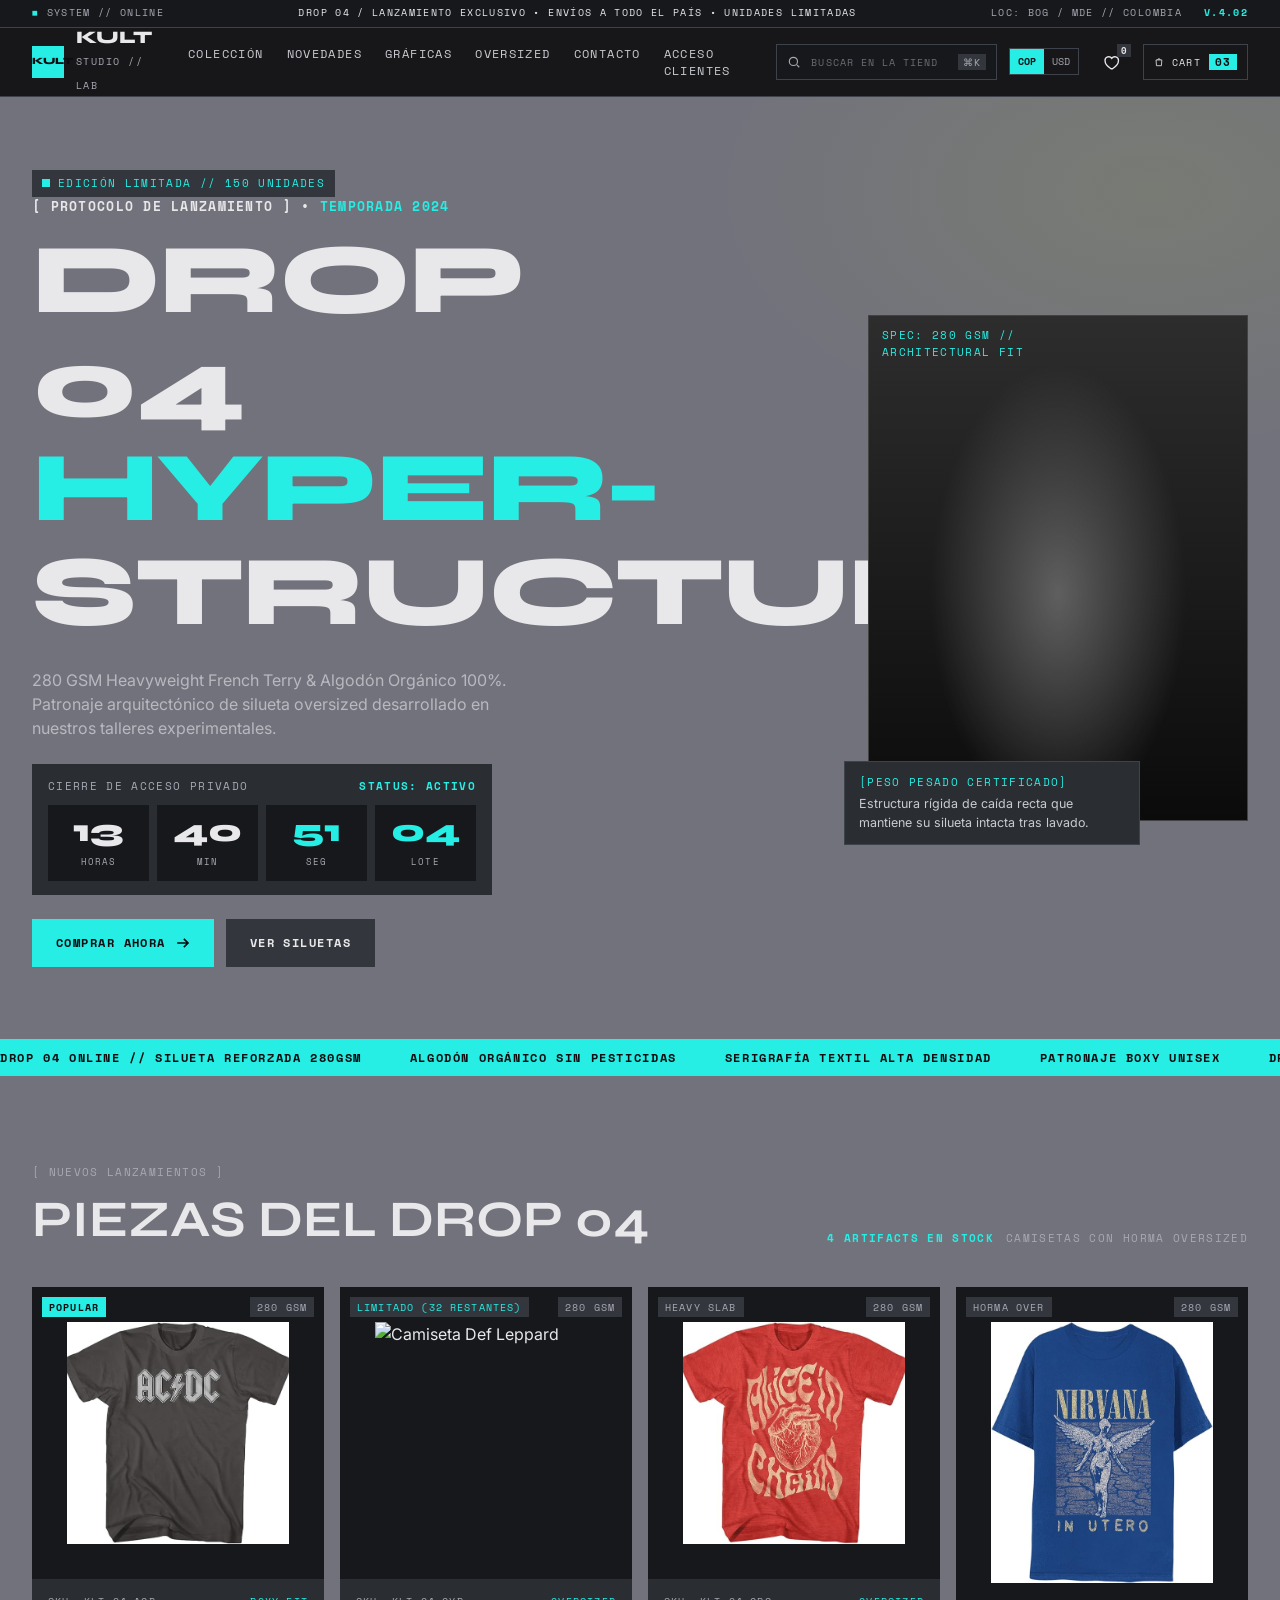
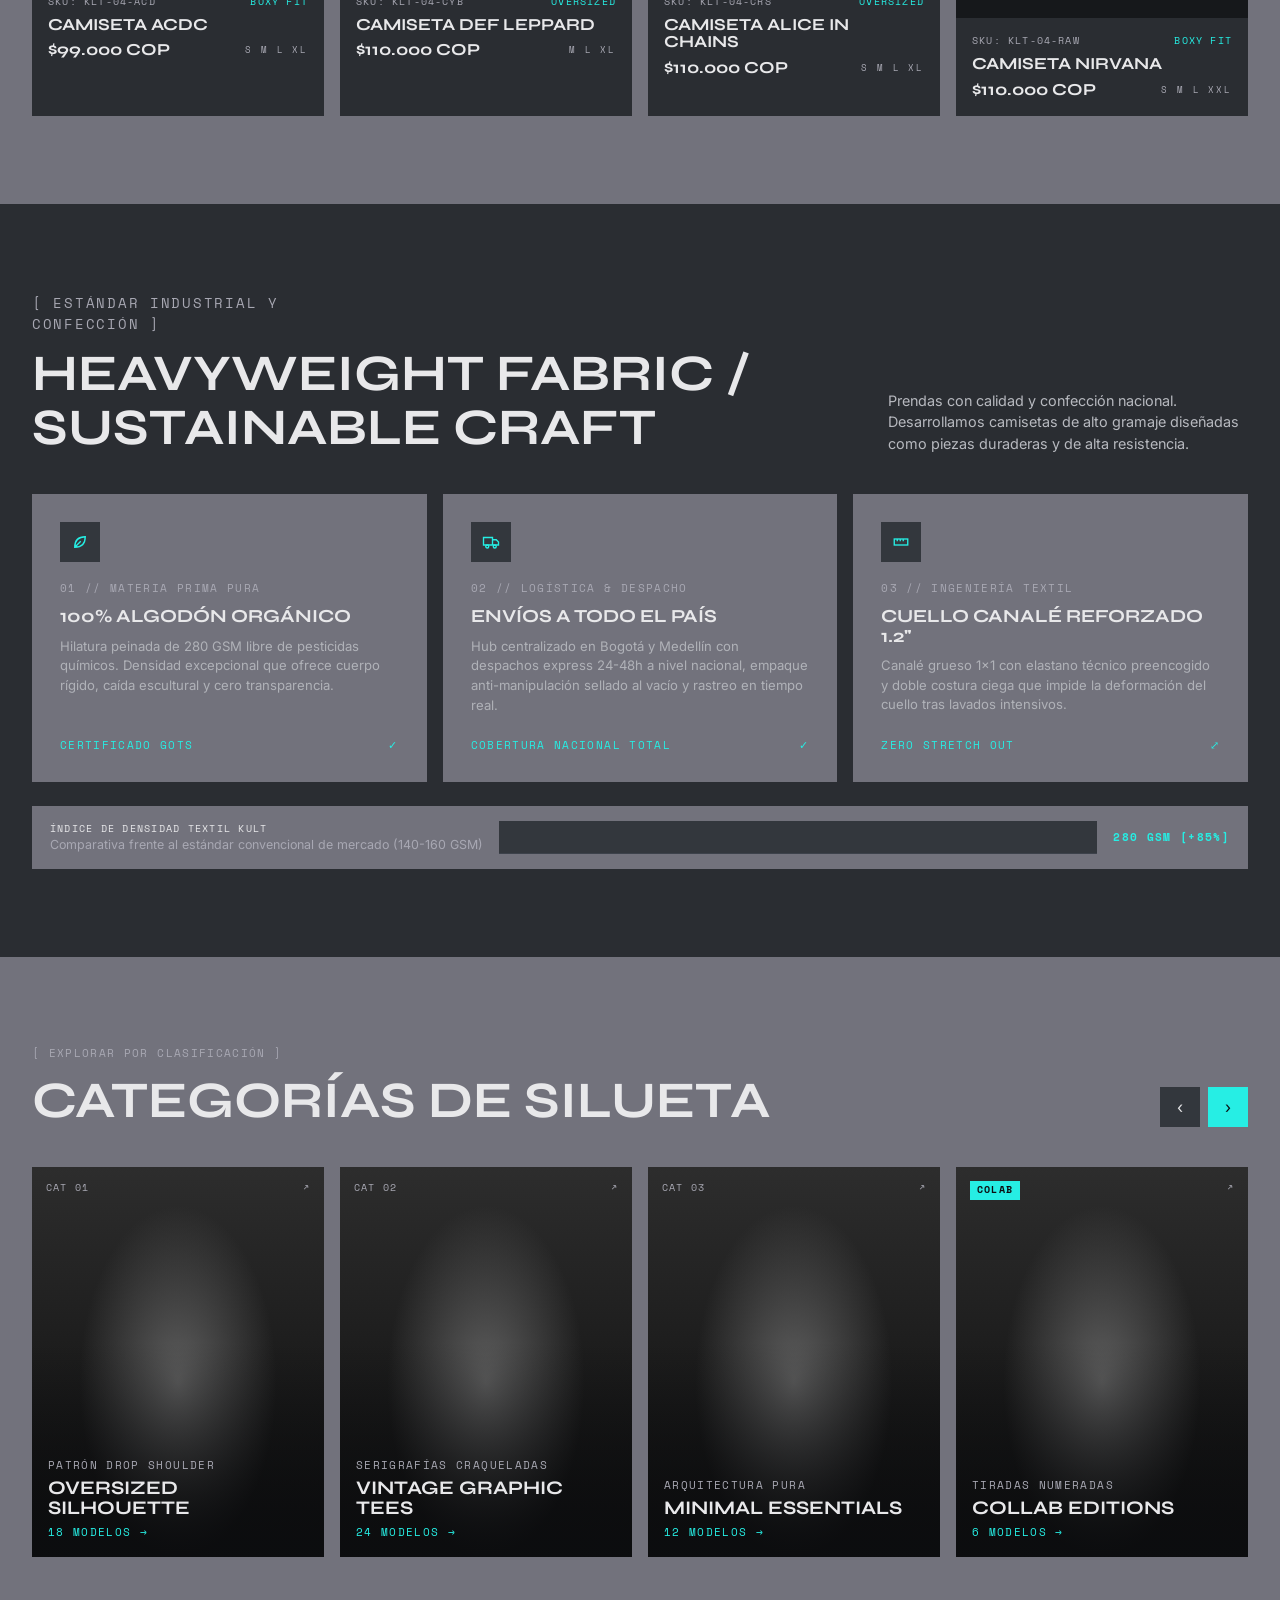
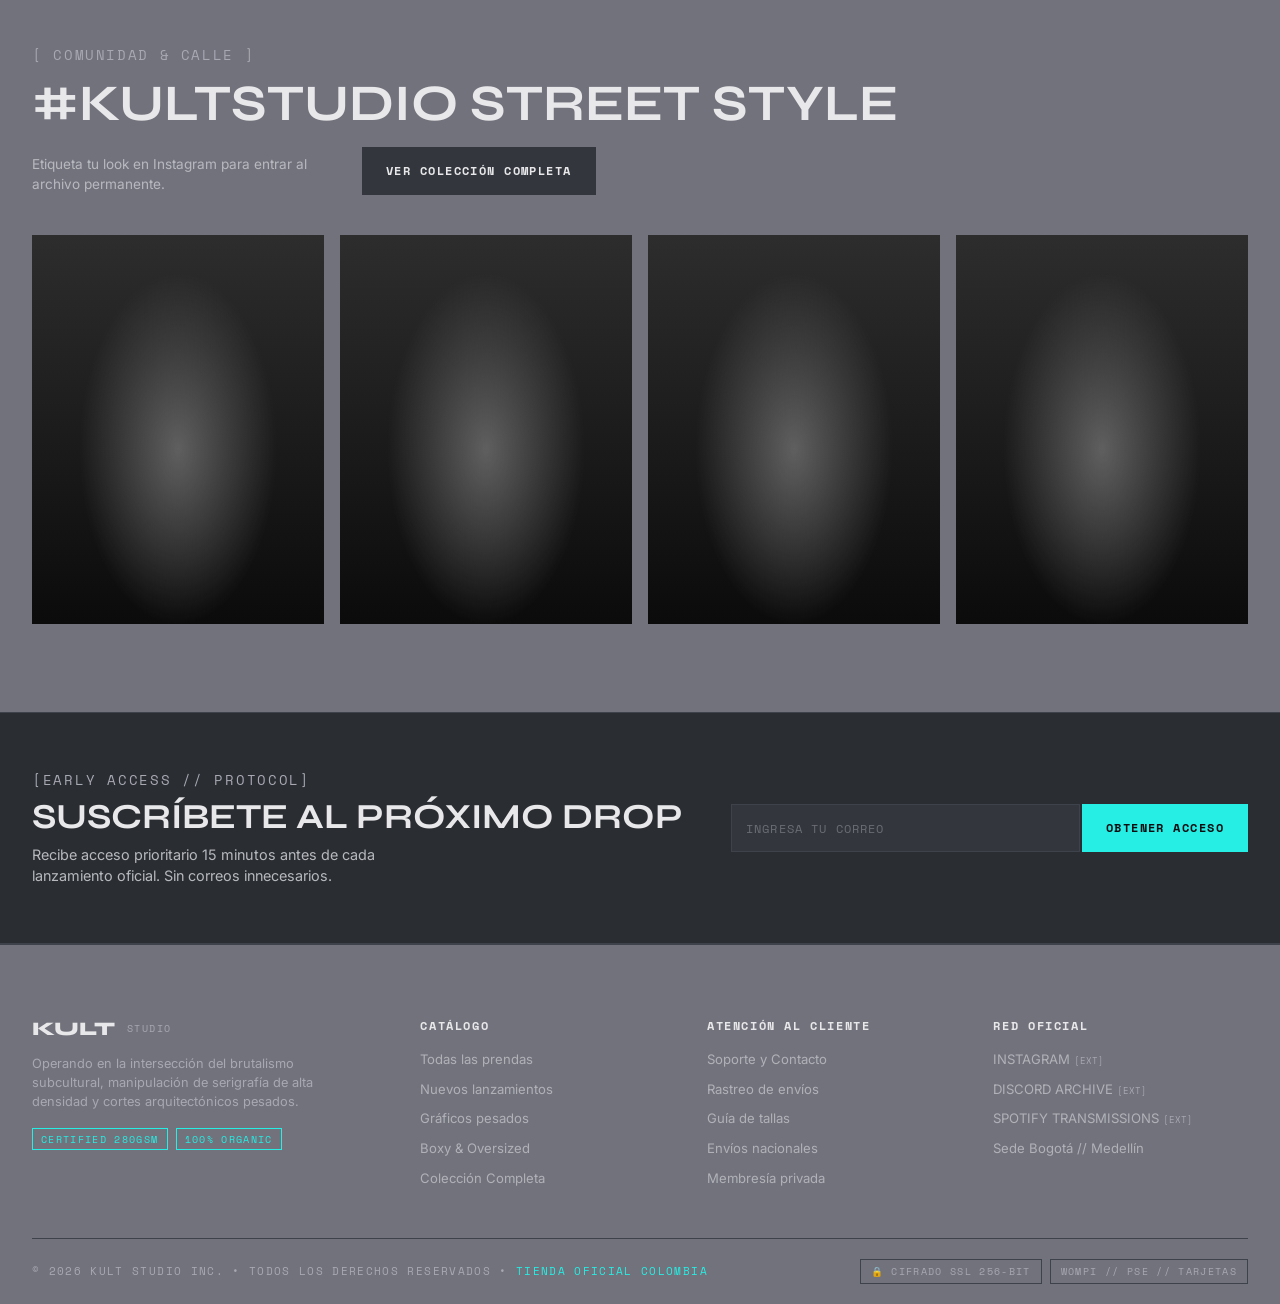
==== commit f3333098: "Feat: Se actualizan funciones del filtro talla" ====
--- a/index.html
+++ b/index.html
@@ -153,48 +153,48 @@
           <article class="prod">
             <div class="img">
               <div class="badges mono"><span class="hot">Popular</span><span>280 GSM</span></div>
-              <img src="img/img1.webp" alt="Camiseta Neo-Tokyo Acid Wash" loading="lazy">
+              <img src="img/img 1 acdc.jpg" alt="Camiseta Band ACDC" loading="lazy">
             </div>
             <div class="info">
               <div class="sku mono"><span id="referencia">SKU: KLT-04-ACD</span><b>Boxy fit</b></div>
-              <h3>Neo-Tokyo Acid Wash Tee</h3>
-              <div class="pr"><strong>$249.000 COP</strong><span>S M L XL</span></div>
+              <h3>Camiseta ACDC</h3>
+              <div class="pr"><strong>$99.000 COP</strong><span>S M L XL</span></div>
             </div>
           </article>
 
           <article class="prod">
             <div class="img">
               <div class="badges mono"><span class="ltd">Limitado (32 restantes)</span><span>280 GSM</span></div>
-              <div class="ph" role="img" aria-label="Cybernetic Dissonance Tee"></div>
+              <img src="img/IMG 2 Def Leppard_.jpg" alt="Camiseta Def Leppard" loading="lazy">
             </div>
             <div class="info">
               <div class="sku mono"><span>SKU: KLT-04-CYB</span><b>Oversized</b></div>
-              <h3>Cybernetic Dissonance Tee</h3>
-              <div class="pr"><strong>$279.000 COP</strong><span>M L XL</span></div>
+              <h3>Camiseta Def Leppard</h3>
+              <div class="pr"><strong>$110.000 COP</strong><span>M L XL</span></div>
             </div>
           </article>
 
           <article class="prod">
             <div class="img">
               <div class="badges mono"><span>Heavy slab</span><span>280 GSM</span></div>
-              <div class="ph" role="img" aria-label="System Crash Oversized Tee"></div>
+              <img src="img/img 3 alice in chains.jpg" alt="Camiseta Alice In Chains" loading="lazy">
             </div>
             <div class="info">
               <div class="sku mono"><span>SKU: KLT-04-CRS</span><b>Oversized</b></div>
-              <h3>System Crash Oversized Tee</h3>
-              <div class="pr"><strong>$239.000 COP</strong><span>S M L XL</span></div>
+              <h3>Camiseta Alice in Chains</h3>
+              <div class="pr"><strong>$110.000 COP</strong><span>S M L XL</span></div>
             </div>
           </article>
 
           <article class="prod">
             <div class="img">
               <div class="badges mono"><span>Horma over</span><span>280 GSM</span></div>
-              <div class="ph" role="img" aria-label="Raw Archive Boxy Tee"></div>
+              <img src="img/img 4 nirvana.jpg" alt="Camiseta Nirvana" loading="lazy">
             </div>
             <div class="info">
               <div class="sku mono"><span>SKU: KLT-04-RAW</span><b>Boxy fit</b></div>
-              <h3>Raw Archive Boxy Tee</h3>
-              <div class="pr"><strong>$219.000 COP</strong><span>S M L XXL</span></div>
+              <h3>Camiseta Nirvana</h3>
+              <div class="pr"><strong>$110.000 COP</strong><span>S M L XXL</span></div>
             </div>
           </article>
         </div>
